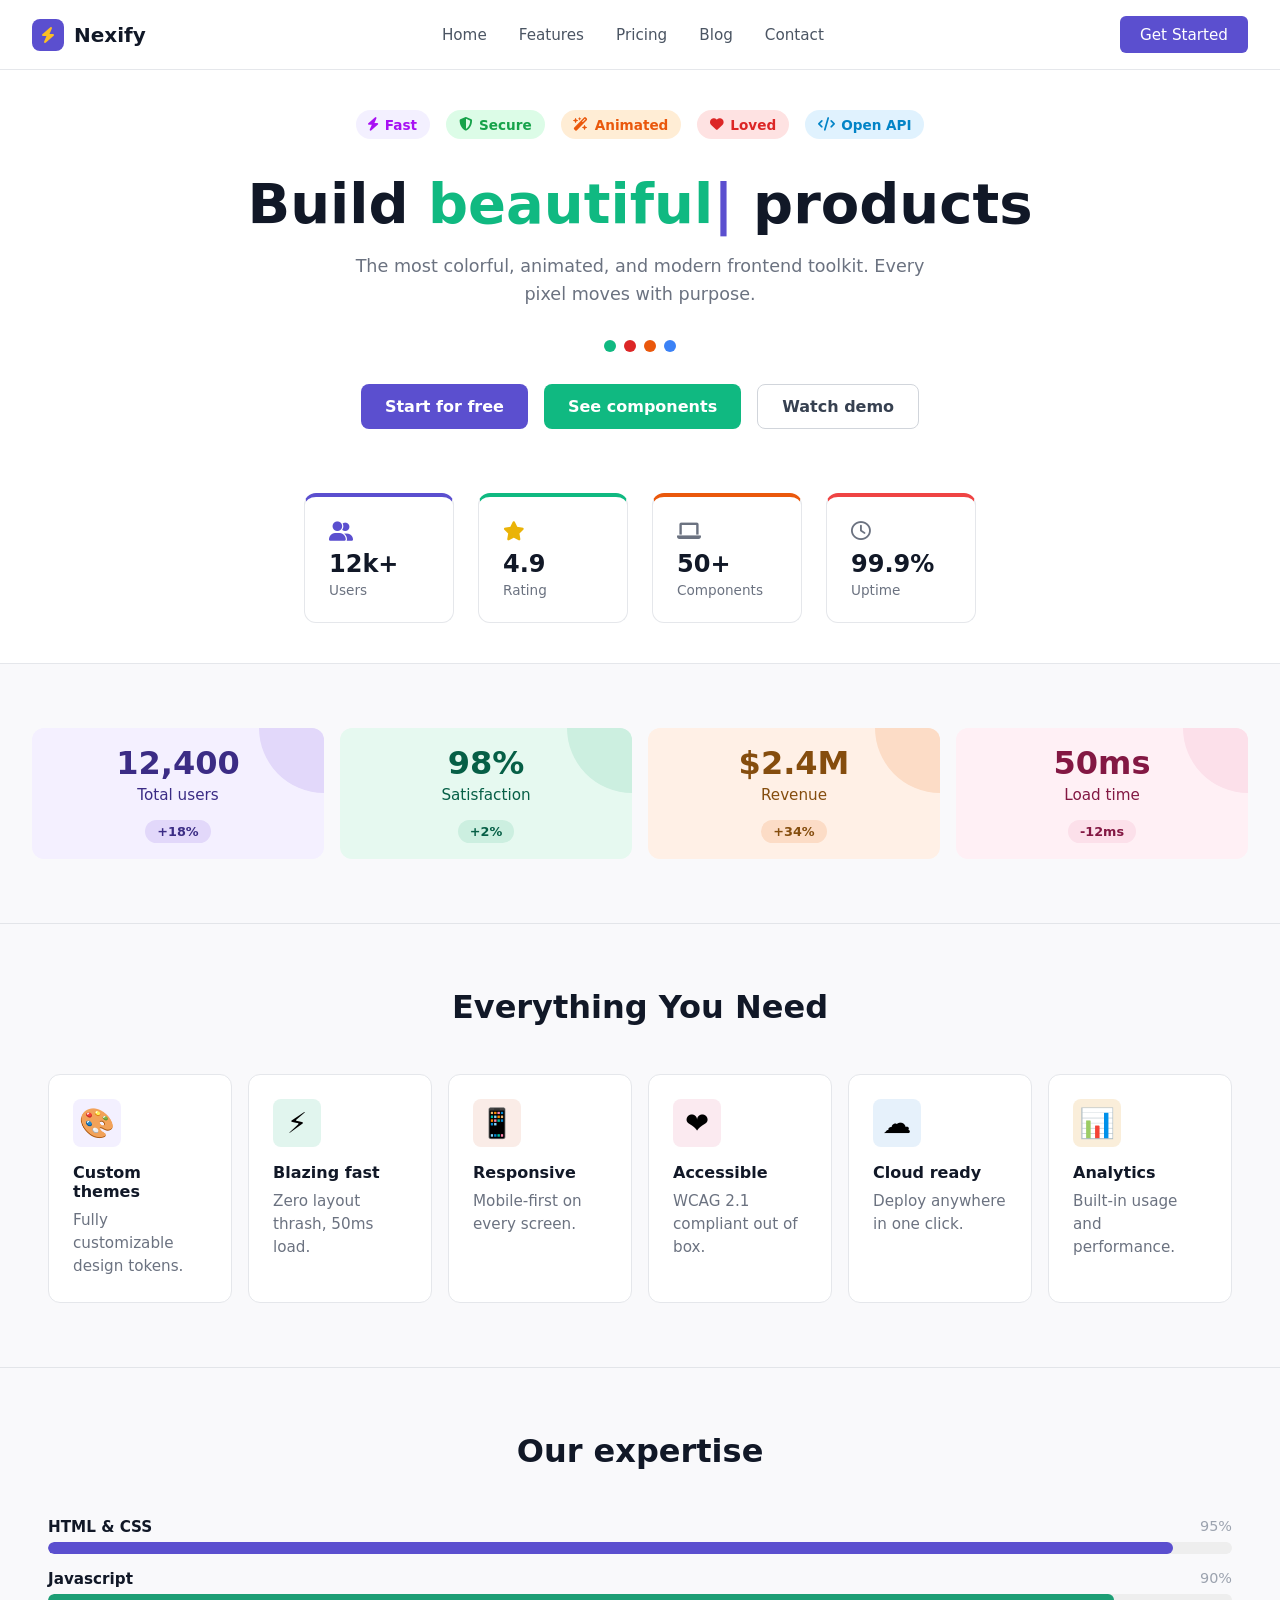
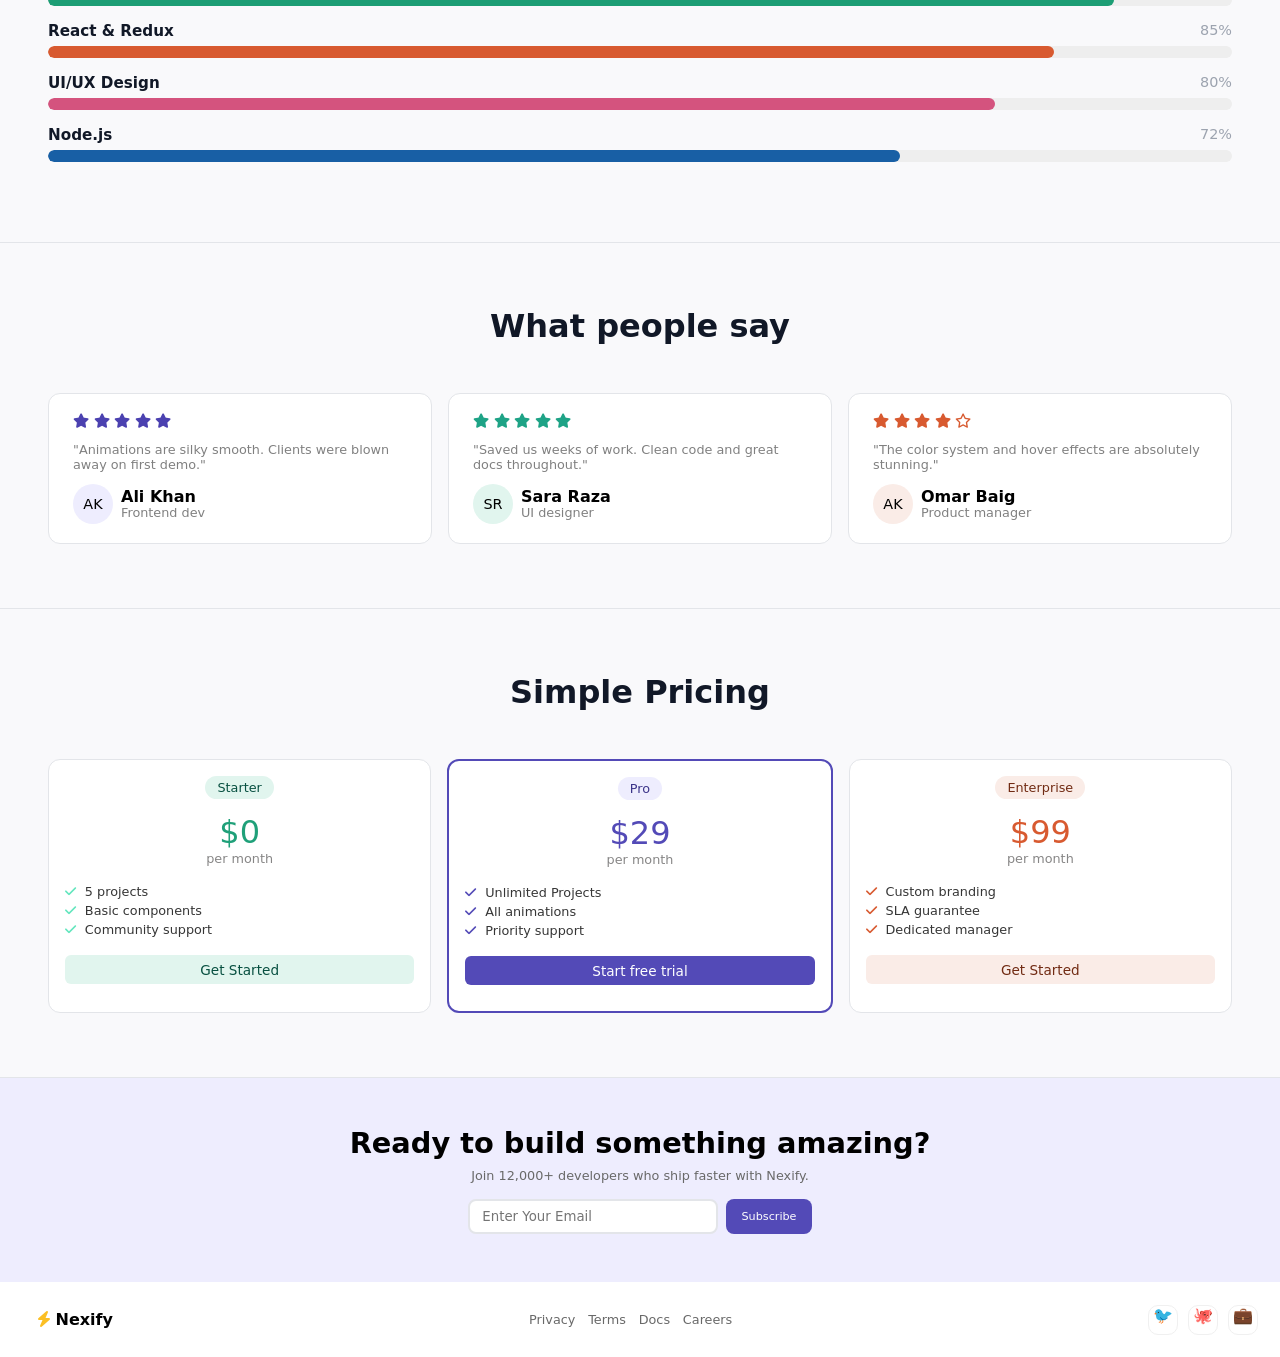
==== index.html @ 8e9ea472 "Initial commit" ====
<!DOCTYPE html>
<html lang="en">
<head>
    <meta charset="UTF-8">
    <meta name="viewport" content="width=device-width, initial-scale=1.0">
    <title>Nexify</title>
    <link rel="stylesheet" href="style.css">
    <link rel="stylesheet" href="https://cdnjs.cloudflare.com/ajax/libs/font-awesome/6.0.0/css/all.min.css">
</head>
<body>

  <header class="navbar">
    <a href="#" class="logo">
        <div class="logo-icon">
            <i class="fa-solid fa-bolt" style="color: #FBBF24;"></i>
        </div>
        <span class="nexify-word">Nexify</span>
    </a>

    <nav class="nav-links">
      <a href="#">Home</a>
      <a href="#">Features</a>
      <a href="#">Pricing</a>
      <a href="#">Blog</a>
      <a href="#">Contact</a>
    </nav>

    <div class="nav-right">
      <button class="btn-get">Get Started</button>
    </div>
  </header>

<section class="hero-section">
  
  <div class="badges-row">
    <span class="badge badge-purple"><i class="fa-solid fa-bolt"></i> Fast</span>
    <span class="badge badge-green"><i class="fa-solid fa-shield"></i> Secure</span>
    <span class="badge badge-orange"><i class="fa-solid fa-wand-magic-sparkles"></i> Animated</span>
    <span class="badge badge-red"><i class="fa-solid fa-heart"></i> Loved</span>
    <span class="badge badge-blue"><i class="fa-solid fa-code"></i> Open API</span>
  </div>

  <h1 class="hero-title">
    Build <span class="highlight">beautiful<span class="cursor">|</span></span> products
  </h1>
  <p class="hero-subtitle">
    The most colorful, animated, and modern frontend toolkit. Every pixel moves with purpose.
  </p>

  <div class="dots-row">
    <span class="dot dot-green"></span>
    <span class="dot dot-red"></span>
    <span class="dot dot-orange"></span>
    <span class="dot dot-blue"></span>
  </div>

  <div class="actions-row">
    <button class="btn btn-purple">Start for free</button>
    <button class="btn btn-green">See components</button>
    <button class="btn btn-outline">Watch demo</button>
  </div>

  <div class="stats-row">
    <div class="stat-card border-purple">
      <i class="fa-solid fa-user-group icon-purple"></i>
      <h3>12k+</h3>
      <p>Users</p>
    </div>
    <div class="stat-card border-green">
      <i class="fa-solid fa-star icon-yellow"></i>
      <h3>4.9</h3>
      <p>Rating</p>
    </div>
    <div class="stat-card border-orange">
      <i class="fa-solid fa-laptop icon-gray"></i>
      <h3>50+</h3>
      <p>Components</p>
    </div>
    <div class="stat-card border-red">
      <i class="fa-regular fa-clock icon-gray"></i>
      <h3>99.9%</h3>
      <p>Uptime</p>
    </div>
  </div>

</section>

<section class="metrics-section">
  
  <div class="metric-card theme-purple">
    <div class="card-shape"></div>
    <h3 class="metric-value">12,400</h3>
    <p class="metric-label">Total users</p>
    <span class="metric-badge">+18%</span>
  </div>

  <div class="metric-card theme-green">
    <div class="card-shape"></div>
    <h3 class="metric-value">98%</h3>
    <p class="metric-label">Satisfaction</p>
    <span class="metric-badge">+2%</span>
  </div>

  <div class="metric-card theme-orange">
    <div class="card-shape"></div>
    <h3 class="metric-value">$2.4M</h3>
    <p class="metric-label">Revenue</p>
    <span class="metric-badge">+34%</span>
  </div>

  <div class="metric-card theme-pink">
    <div class="card-shape"></div>
    <h3 class="metric-value">50ms</h3>
    <p class="metric-label">Load time</p>
    <span class="metric-badge">-12ms</span>
  </div>

</section>

<section class="everything">

    <h2 class="everything-heading">Everything You Need</h2>

    <div class="item-row">

        <div class="item-card">
            <span class="item item-purple">🎨</span>
            <h3 class="item-heading">Custom themes</h3>
            <p class="item-desc">Fully customizable design tokens.</p>
        </div>

        <div class="item-card">
            <span class="item item-green">⚡</span>
            <h3 class="item-heading">Blazing fast</h3>
            <p class="item-desc">Zero layout thrash, 50ms load.</p>
        </div>

        <div class="item-card">
            <span class="item item-orange">📱</span>
            <h3 class="item-heading">Responsive</h3>
            <p class="item-desc">Mobile-first on every screen.</p>
        </div>

        <div class="item-card">
            <span class="item item-red">❤️</span>
            <h3 class="item-heading">Accessible</h3>
            <p class="item-desc">WCAG 2.1 compliant out of box.</p>
        </div>

        <div class="item-card">
            <span class="item item-blue">☁️</span>
            <h3 class="item-heading">Cloud ready</h3>
            <p class="item-desc">Deploy anywhere in one click.</p>
        </div>

        <div class="item-card">
            <span class="item item-oranger">📊</span>
            <h3 class="item-heading">Analytics</h3>
            <p class="item-desc">Built-in usage and performance.</p>
        </div>

    </div>
</section> 

<section class="expertise">

    <h2 class="everything-heading">Our expertise</h2>

    <div class="language">
        <div class="lang-info">
            <h3 class="lang">HTML &amp; CSS</h3>
            <span class="percent">95%</span>
        </div>
        <div class="bar">
            <div class="bar-fill-purple"></div>
        </div>
    </div>

    <div class="language">
        <div class="lang-info">
            <h3 class="lang">Javascript</h3>
            <span class="percent">90%</span>
        </div>
        <div class="bar">
            <div class="bar-fill-green"></div>
        </div>
    </div>

    <div class="language">
        <div class="lang-info">
            <h3 class="lang">React &amp; Redux</h3>
            <span class="percent">85%</span>
        </div>
        <div class="bar">
            <div class="bar-fill-orange"></div>
        </div>
    </div>

    <div class="language">
        <div class="lang-info">
            <h3 class="lang">UI/UX Design</h3>
            <span class="percent">80%</span>
        </div>
        <div class="bar">
            <div class="bar-fill-pink"></div>
        </div>
    </div>

    <div class="language">
        <div class="lang-info">
            <h3 class="lang">Node.js</h3>
            <span class="percent">72%</span>
        </div>
        <div class="bar">
            <div class="bar-fill-blue"></div>
        </div>
    </div>

</section>

<section class="review">


    <h2 class="everything-heading">What people say</h2>

    <div class="review-row">
        <div class="review-box">

            <div class="blue-star">
            <i class="fa-etch fa-solid fa-star"></i>
            <i class="fa-etch fa-solid fa-star"></i>
            <i class="fa-etch fa-solid fa-star"></i>
            <i class="fa-etch fa-solid fa-star"></i>
            <i class="fa-etch fa-solid fa-star"></i>
            </div>

            <p>"Animations are silky smooth. Clients were blown away on first demo."</p>

            <div class="author">

                    <h3 class="blue-pfp">AK</h3>
                    <div class="auth-details">
                        <span class="name">Ali Khan</span>
                        <span class="designation">Frontend dev</span>
                    </div>
            </div>

        </div>

        <div class="review-box">

            <div class="green-star">
            <i class="fa-etch fa-solid fa-star"></i>
            <i class="fa-etch fa-solid fa-star"></i>
            <i class="fa-etch fa-solid fa-star"></i>
            <i class="fa-etch fa-solid fa-star"></i>
            <i class="fa-etch fa-solid fa-star"></i>
            </div>

            <p>"Saved us weeks of work. Clean code and great docs throughout."</p>

            <div class="author">

                    <h3 class="green-pfp">SR</h3>
                    <div class="auth-details">
                        <span class="name">Sara Raza</span>
                        <span class="designation">UI designer</span>
                    </div>
            </div>

        </div>

        <div class="review-box">

            <div class="orange-star">
            <i class="fa-solid fa-star"></i>
            <i class="fa-solid fa-star"></i>
            <i class="fa-solid fa-star"></i>
            <i class="fa-solid fa-star"></i>
            <i class="fa-regular fa-star"></i>
            </div>

            <p>"The color system and hover effects are absolutely stunning."</p>

            <div class="author">

                    <h3 class="orange-pfp">AK</h3>
                    <div class="auth-details">
                        <span class="name">Omar Baig</span>
                        <span class="designation">Product manager</span>
                    </div>
            </div>

        </div>
    </div>

</section>

<section class="pricing">

    <h2 class="everything-heading">Simple Pricing</h2>
    
    <div class="price-row">

        <div class="price-box">

            <div class="prices">
                <div class="plan starter">Starter</div>
                <div class="price-starter">$0</div>
                <div class="month">per month</div>
            </div>

            <div class="list">

                <p><i class="fa-solid fa-check" style="color: rgb(99, 230, 190);"></i> 5 projects</p>
                <p><i class="fa-solid fa-check" style="color: rgb(99, 230, 190);"></i> Basic components</p>
                <p><i class="fa-solid fa-check" style="color: rgb(99, 230, 190);"></i> Community support</p>
                
            </div>

            <button class="buy starter starterbtn">
                Get Started
            </button>


        </div>

        <div class="price-box proborder">

                <div class="prices">
                    <div class="plan pro">Pro</div>
                    <div class="price-pro">$29</div>
                    <div class="month">per month</div>
                </div>

            <div class="list">

                <p><i class="fa-solid fa-check" style="color: #534ab7;"></i> Unlimited Projects</p>
                <p><i class="fa-solid fa-check" style="color: #534ab7;"></i> All animations</p>
                <p><i class="fa-solid fa-check" style="color: #534ab7;"></i> Priority support</p>
                
            </div>

            <button class="buy probtn">
                Start free trial
            </button>


        </div>

        <div class="price-box">

            <div class="prices">
                <div class="plan enterprise">Enterprise</div>
                <div class="price-enterprise">$99</div>
                <div class="month">per month</div>
            </div>

            <div class="list">

                <p><i class="fa-solid fa-check" style="color: #d85a30;"></i> Custom branding</p>
                <p><i class="fa-solid fa-check" style="color: #d85a30;"></i> SLA guarantee</p>
                <p><i class="fa-solid fa-check" style="color: #d85a30;"></i> Dedicated manager</p>
                
            </div>

            <button class="buy enterprise enterprisebtn">
                Get Started
            </button>


        </div>



    </div>

</section>

<section class="subscribe">

    <h3 class="subh3">
        Ready to build something amazing?
    </h3>
    <p class="subp">Join 12,000+ developers who ship faster with Nexify.</p>

    <div class="sub">
        <input type="email" placeholder="Enter Your Email" class="email-input">
        <button class="subbtn">Subscribe</button>

    </div>



</section>


<footer>

    <div class="footer-logo">
        <i class="fa-solid fa-bolt" style="color: #FBBF24;"></i>
        <span class="nexify">Nexify</span>
    </div>

    <nav class="nav-footer">
      <a href="#">Privacy</a>
      <a href="#">Terms</a>
      <a href="#">Docs</a>
      <a href="#">Careers</a>
    </nav>

    <div class="footer-icons">

        <div class="footer-item"><a href>🐦</a></div>
        <div class="footer-item"><a href>🐙</a></div>
        <div class="footer-item"><a href>💼</a></div>
        </div>
    
</footer>


</body>
</html>
---- style.css ----
/* Basic page reset */
* {
  margin: 0;
  padding: 0;
  box-sizing: border-box;
  font-family: system-ui, -apple-system, sans-serif;
}

.navbar {
  display: flex;
  align-items: center;
  justify-content: space-between; 
  padding: 1rem 2rem;
  background-color: #ffffff;
  border-bottom: 1px solid #e5e7eb; 
}

.logo {
  display: flex;
  align-items: center;
  gap: 10px;
  text-decoration: none;
}

.logo-icon {
  background-color: #5b4fcf; 
  width: 32px;
  height: 32px;
  border-radius: 8px; 
  display: flex;
  align-items: center;
  justify-content: center;
}

.nexify-word {
  font-weight: 700;
  font-size: 1.25rem;
  color: #111827;
}

.nav-links {
  display: flex;
  gap: 2rem; 
}

.nav-links a {
  text-decoration: none;
  color: #4b5563;
  font-size: 0.95rem;
  font-weight: 500;
  transition: color 0.2s ease;
}

.nav-links a:hover {
  color: #111827;
}

.btn-get {
  background-color: #5b4fcf;
  color: #ffffff;
  border: none; 
  padding: 0.6rem 1.25rem;
  border-radius: 6px;
  font-weight: 500;
  font-size: 0.95rem;
  cursor: pointer;
  transition: background-color 0.2s ease;
}

.btn-get:hover {
  background-color: #4b41b0;
}

.hero-section{
    display:flex;
    flex-direction: column;
    align-items: center;
    text-align: center;
    padding: 40px 20px;
    margin:0 auto;
    border-bottom: 1px solid #e5e7eb;
}

.badges-row {
  display: flex;
  gap: 1rem;
  margin-bottom: 2rem;
  flex-wrap: wrap;
  justify-content: center;
}

.badge {
  padding: 0.4rem 0.8rem;
  border-radius: 99px;
  font-size: 0.85rem;
  font-weight: 600;
  display: flex;
  align-items: center;
  gap: 0.4rem;
}

.badge-purple { 
    background: #f3f0ff; 
    color: #a811f3; 
}

.badge-green { 
    background: #dcfce7; 
    color: #16a34a; 
}
.badge-orange { 
    background: #ffedd5; 
    color: #ea580c; 
}
.badge-red { 
    background: #fee2e2; 
    color: #dc2626; 
}
.badge-blue { 
    background: #e0f2fe; 
    color: #0284c7; 
}

.hero-title {
  font-size: 3.5rem;
  font-weight: 650;
  color: #111827;
  margin-bottom: 1rem;
}

.highlight {
  color: #10b981; 
}

.cursor {
  color: #5b4fcf;
}

.hero-subtitle {
  font-size: 1.1rem;
  color: #6b7280;
  max-width: 600px;
  line-height: 1.6;
  margin-bottom: 2rem;
}

.dots-row {
  display: flex;
  gap: 0.5rem;
  margin-bottom: 2rem;
}

.dot {
  width: 12px;
  height: 12px;
  border-radius: 50%;
}

.dot-green { background: #10b981; } 
.dot-red { background: #dc2626; }
.dot-orange { background: #ea580c; }
.dot-blue { background: #3b82f6; }

.actions-row {
  display: flex;
  gap: 1rem;
  margin-bottom: 4rem;
}

.btn {
  padding: 0.75rem 1.5rem;
  border-radius: 8px;
  font-weight: 600;
  font-size: 1rem;
  cursor: pointer;
  border: none;
  transition: all 0.2s ease;
}

.btn-purple { background: #5b4fcf; color: white; }
.btn-purple:hover { background: #4b41b0; }

.btn-green { background: #10b981; color: white; }
.btn-green:hover { background: #059669; }

.btn-outline { 
  background: white; 
  color: #374151; 
  border: 1px solid #d1d5db; 
}
.btn-outline:hover { background: #f3f4f6; }

.stats-row {
  display: flex;
  gap: 1.5rem;
  width: 100%;
  justify-content: center;
}

.stat-card {
  background: white;
  padding: 1.5rem;
  border-radius: 12px;
  border: 1px solid #e5e7eb;
  width: 150px;
  text-align: left;
}

.border-purple { border-top: 4px solid #5b4fcf; }
.border-green { border-top: 4px solid #10b981; }
.border-orange { border-top: 4px solid #ea580c; }
.border-red { border-top: 4px solid #ef4444; }

.stat-card h3 {
  font-size: 1.5rem;
  font-weight: 700;
  color: #111827;
  margin: 0.5rem 0 0.25rem 0;
}

.stat-card p {
  font-size: 0.85rem;
  color: #6b7280;
}

.icon-purple { color: #5b4fcf; font-size: 1.2rem; }
.icon-yellow { color: #eab308; font-size: 1.2rem; }
.icon-gray { color: #6b7280; font-size: 1.2rem; }

.metrics-section {
  display: flex;
  gap: 1rem;
  padding: 4rem 2rem;
  margin: 0 auto;
  justify-content: center;
  flex-wrap: wrap;
  border-bottom: 1px solid #e3e5e9;
  background-color: #f9f9fb;
}


.metric-card {
  position: relative; 
  overflow: hidden;    
  flex: 1;           
  padding: 1rem 6rem;
  border-radius: 12px;
  display: flex;
  flex-direction: column;
  align-items: center;
  text-align: center;
}

.card-shape {
  position: absolute;
  top: 0;
  right: 0;
  width: 65px;
  height: 65px;
  border-bottom-left-radius: 100%; 
}

.metric-value {
  font-size: 2rem;
  font-weight: 700;
  margin-bottom: 0.25rem;
}

.metric-label {
  font-size: 0.95rem;
  font-weight: 500;
  margin-bottom: 1rem;
  z-index: 1;
}

.metric-badge {
  padding: 0.25rem 0.75rem;
  border-radius: 99px;
  font-size: 0.8rem;
  font-weight: 700;
}

.theme-purple { background-color: #f4f0ff; color: #3b2c85; }
.theme-purple .card-shape { background-color: #e2d8fa; }
.theme-purple .metric-badge { background-color: #e2d8fa; color: #3b2c85; }

.theme-green { background-color: #e6f9f0; color: #065f46; }
.theme-green .card-shape { background-color: #ccefe0; }
.theme-green .metric-badge { background-color: #ccefe0; color: #065f46; }

.theme-orange { background-color: #fff0e6; color: #854d0e; }
.theme-orange .card-shape { background-color: #fcdcc6; }
.theme-orange .metric-badge { background-color: #fcdcc6; color: #854d0e; }

.theme-pink { background-color: #fff0f5; color: #831843; }
.theme-pink .card-shape { background-color: #fce0ea; }
.theme-pink .metric-badge { background-color: #fce0ea; color: #831843; }

.everything{
    padding:4rem 3rem;
    flex: 1;
    justify-content: center;
    align-items: center;
    text-align: center;
    flex-direction: column;
    background-color: #f9f9fb;
    border-bottom: 1px solid #e3e5e9;
}

.everything-heading{
    text-align: center;
  font-size: 2rem;
  font-weight: 700;
  color: #111827;
  margin-bottom: 3rem;

}

.item-row{
    display: flex;
    gap:1rem;
}

.item-card{
    background: white;
    padding: 1.5rem;
    border-radius: 12px;
    border: 1px solid #e5e7eb;
    width: 100%;
    text-align: left;
}

.item{
  width: 48px;
  height: 48px;
  border-radius: 8px;
  display: flex;
  align-items: center;
  justify-content: center;
  font-size: 1.8rem;
  margin-bottom: 1rem;
}

.item-purple{
    background-color: #f3f0ff; 
}

.item-green{
    background-color: #e1f5ee; 
}

.item-orange{
    background-color: #faece7;
}

.item-red{
    background-color: #fbeaf0;
}

.item-blue{
    background-color: #e6f1fb;
}

.item-oranger{
    background-color: #faeeda;
}

.item-card h3{
  font-size: 1rem;
  font-weight: 700;
  color: #111827;
  margin-bottom: 0.5rem;
}

.item-card p{
    font-size: 0.95rem;
  color: #6b7280;
  line-height: 1.5;
}

.expertise{
    padding:4rem 3rem;
    justify-content: center;
    background-color: #f9f9fb;
    border-bottom: 1px solid #e3e5e9;
}

.lang-info{
    display: flex;
    justify-content: space-between;
    margin-bottom: 6px;
}

.language{
    margin-bottom: 1rem;
}

.percent{
  color: #9ca3af; 
  font-size: 0.9rem;
  font-weight: 500;
}

.lang{
  font-weight: 700;
  font-size: 0.95rem;
  color: #111827;
}

.bar{
    width: 100%;
    height:12px;
    background-color: #eeeeee;
    border-radius: 99px;
    overflow: hidden;
}

.bar-fill-purple{
    height: 100%;
    border-radius: 99px;
    width:95%;
    background-color: #5b4fcf;
}

.bar-fill-green{
    height: 100%;
    border-radius: 99px;
    width:90%;
    background-color: #1d9e75;
}

.bar-fill-orange{
    height: 100%;
    border-radius: 99px;
    width:85%;
    background-color: #d85a30;
}

.bar-fill-pink{
    height: 100%;
    border-radius: 99px;
    width:80%;
    background-color: #d4537e;
}

.bar-fill-blue{
    height: 100%;
    border-radius: 99px;
    width:72%;
    background-color: #185fa5;
}

.review{
    padding:4rem 3rem;
    justify-content: center;
    background-color: #f9f9fb;
    border-bottom: 1px solid #e3e5e9;
    
}

.review-row{
    display:flex;
    align-items: center;
    gap:1rem;

}

.review-box{
    background-color: white;
    padding: 1.2rem 1.5rem;
    border-radius: 12px;
    border: 1px solid #e3e5e9;
        flex:1;
}

.blue-star{
    font-size: 0.9rem;
    color:#4b41b0;
    margin-bottom: 0.8rem;
}

.green-star{
    font-size: 0.9rem;
    color:#1ea386;
    margin-bottom: 0.8rem;
}

.orange-star{
    font-size: 0.9rem;
    color:#d85a30;
    margin-bottom: 0.8rem;
}

.review-box p{
    font-size: 0.8rem;
    color: gray;
    margin-bottom: 12px;
}

.author{
    display: flex;
    align-items: center;
}

.author h3{
    display: flex;
    align-items: center;
    justify-content: center;
    margin-right: 0.5rem;
    font-weight: 500;
    font-size: 0.9rem;
    padding:0rem 1rem;
    border-radius: 50%;
    height: 40px;
    width: 40px;
    overflow: hidden;
}

.blue-pfp{
    background-color: #eeedfe;
}

.green-pfp{
    background-color: #e1f5ee;
}

.orange-pfp{
    background-color: #faece7;
}

.auth-details {
    display: flex;
    flex-direction: column;
}

.name{
    font-weight: 600;
    margin-bottom: -0.1rem;
}

.designation{
    font-size: 0.8rem;
    color: gray;
}


.pricing{
    padding:4rem 3rem;
    justify-content: center;
    background-color: #f9f9fb;
    border-bottom: 1px solid #e3e5e9;
}

.price-row{
    display: flex;
    gap:1rem;
    justify-content: center;
    width:100%
}

.price-box{
    padding:1rem;
    background-color: white;
    border-radius: 12px;
    border:1px solid #e3e5e9;
    flex:1;
    align-items: center;
    text-align: center;
    justify-content: center;
}


.prices{
    margin-bottom: 1rem;
}

.plan{
    padding:0.25rem 0.75rem;
    overflow: hidden;
    justify-content: center;
    align-items: center;
    border-radius: 99px;
    display: inline-block;
    font-weight: 500;
    margin-bottom: 10px;
    font-size: 0.8rem;
}


.price-starter{
    font-size: 2rem;
    font-weight: 500;
    color: #1fa079;
}

.price-pro{
    font-size: 2rem;
    font-weight: 500;
    color: #534ab7;
}

.price-enterprise{
    font-size: 2rem;
    font-weight: 500;
    color: #d85a30;
}

.month{
    font-size:0.8rem;
    color:#878686;
}

.list{
    font-size:0.8rem;
    color:#363636;
    font-weight: 400;
    margin-bottom: 1rem;

    display:flex;
    flex-direction: column;
    align-items: flex-start;
    line-height: 1.2rem;
    
}

.list p i {
    margin-right: 0.3rem;
}

.buy{
    padding:0.4rem 0rem;
    width: 100%;
    border-radius: 6px;
    border:#e1f5ee;
    font-weight: 500;
    font-size: 0.85rem;
    margin-bottom: 10px;
    cursor: pointer;
}

.starter{
    background-color: #e1f5ee;
    color:#085041;
}

.starterbtn:hover{
    background-color: #10b981;
}

.enterprise{
    background-color: #faece7;
    color:#712b13;
}

.enterprisebtn:hover{
    background-color: #d85a30;
}

.pro{
    background-color: #eeedfe;
    color:#3c3489;
}

.probtn{
    background-color: #534ab7;
    color: white;
}

.proborder{
    border: 2px solid #534ab7;
}

.subscribe{
    padding:3rem;
    width:100%;
    justify-content: center;
    align-items: center;
    text-align: center;
    background-color: #eeedfe;
}

.subh3{
    font-size: 1.8rem;
    margin-bottom: 0.5rem;
    font-weight: 700;
}

.subp{
    font-size: 0.8rem;
    color: dimgray;
    font-weight: 450;
    margin-bottom: 1rem;
}

.email-input{
    width:250px;
    padding: 0.5rem 0.8rem;
    border-radius: 8px;
    border: 2px solid #e3e5e9;
}

.sub{
    display:flex;
    justify-content: center;
    gap:0.5rem;
}

.email-input:focus{
    border-color: #c0c4cc;
    outline:none;
}

.subbtn{
    padding: 0.6rem 1rem;
    border-radius: 8px;
    border: #534ab7;
    background-color: #534ab7;
    text-align: center;
    font-size: 0.7rem;
    font-weight: 500;
    color:white;
    cursor: pointer;
}

footer{
    margin-left: 1rem;
    padding:1.4rem;
    display: flex;
    justify-content: space-between; 
    align-items: center;
}

.nexify{
    font-weight: 700;
    font-size: 10;
}

.nav-footer{
    display:flex;
    align-items: center;
    gap:0.8rem;
}

.nav-footer:hover{
    color: #111827;
}

.nav-footer a{
    text-decoration: none;
    font-size: 0.8rem;
    font-weight: 450;
    color:dimgray;
}
.footer-icons{
    display:flex;
    gap:0.6rem;
}
.footer-icons a{
    text-decoration: none;
}

.footer-item{
    overflow: hidden;
    height:30px;
    width:30px;
    align-items: center;
    text-align: center;

    border: 1.2px solid #f0f0f0;
    border-radius: 10px;
}
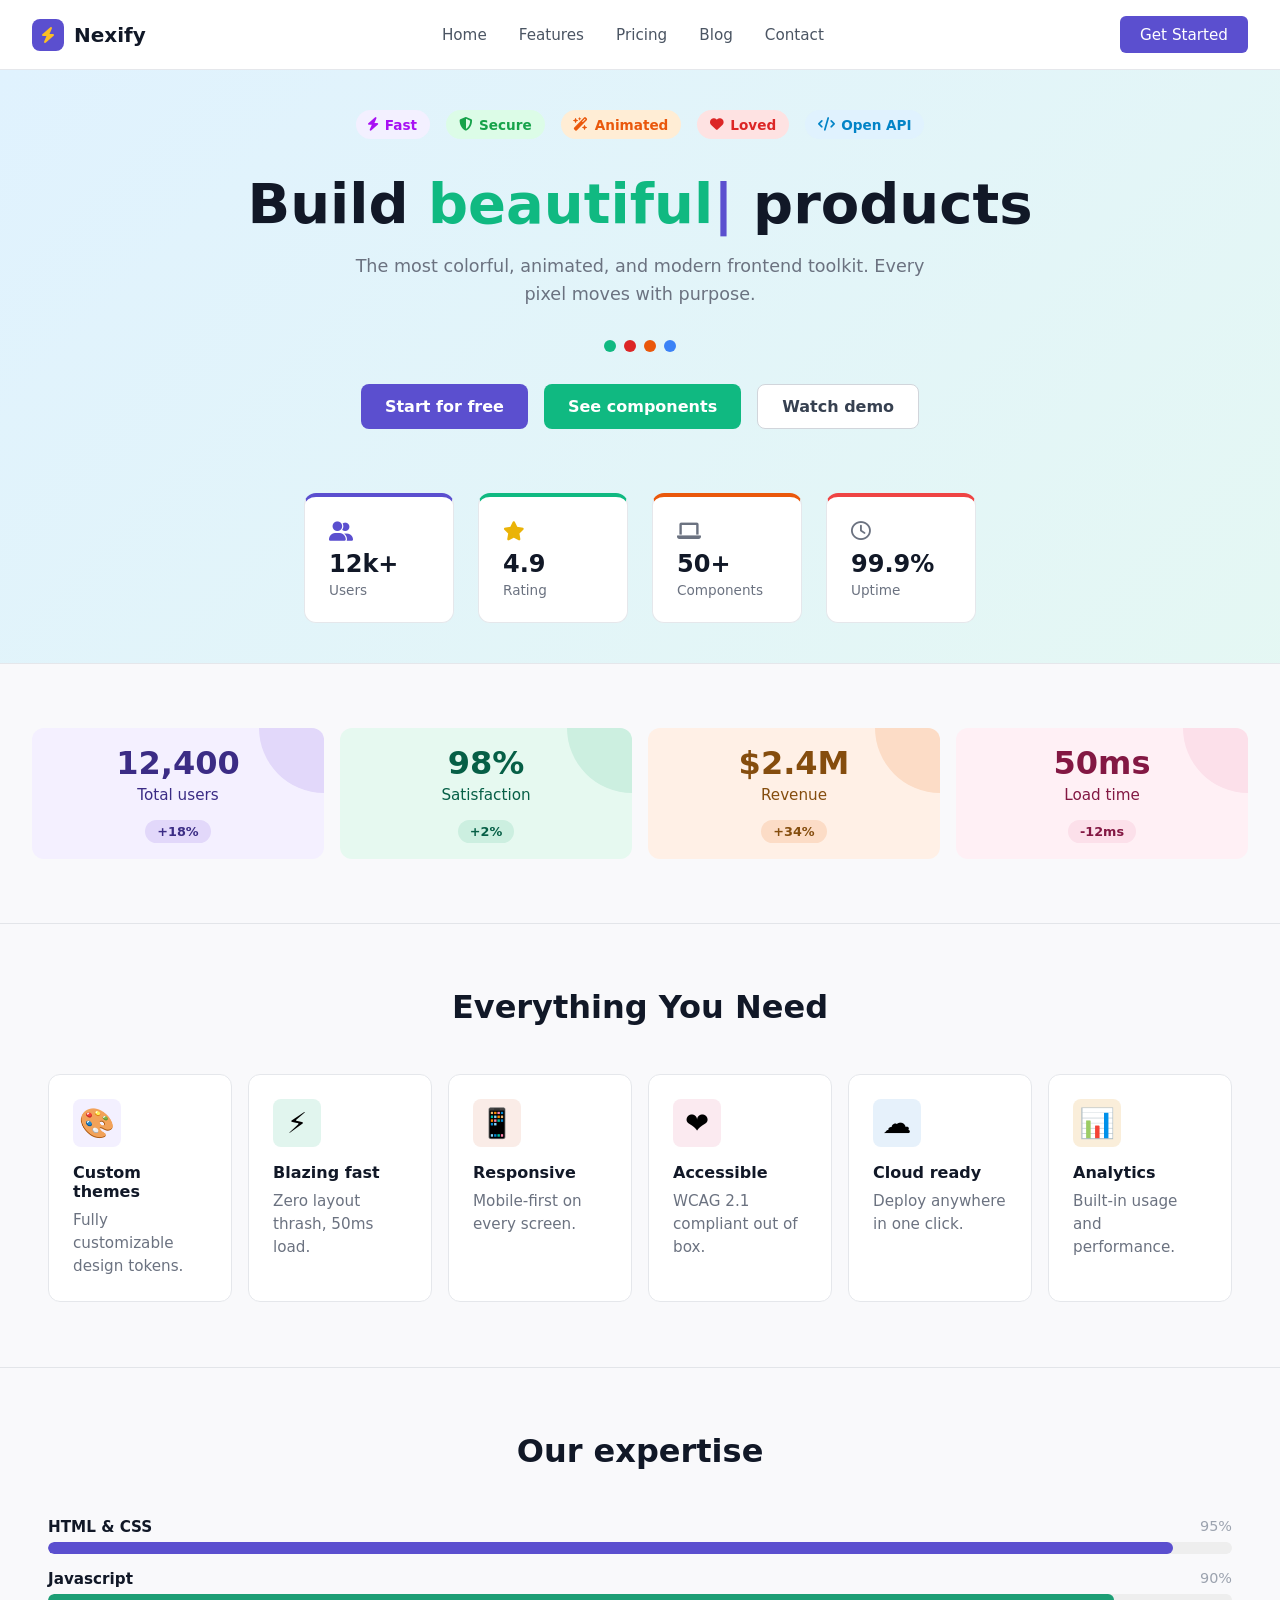
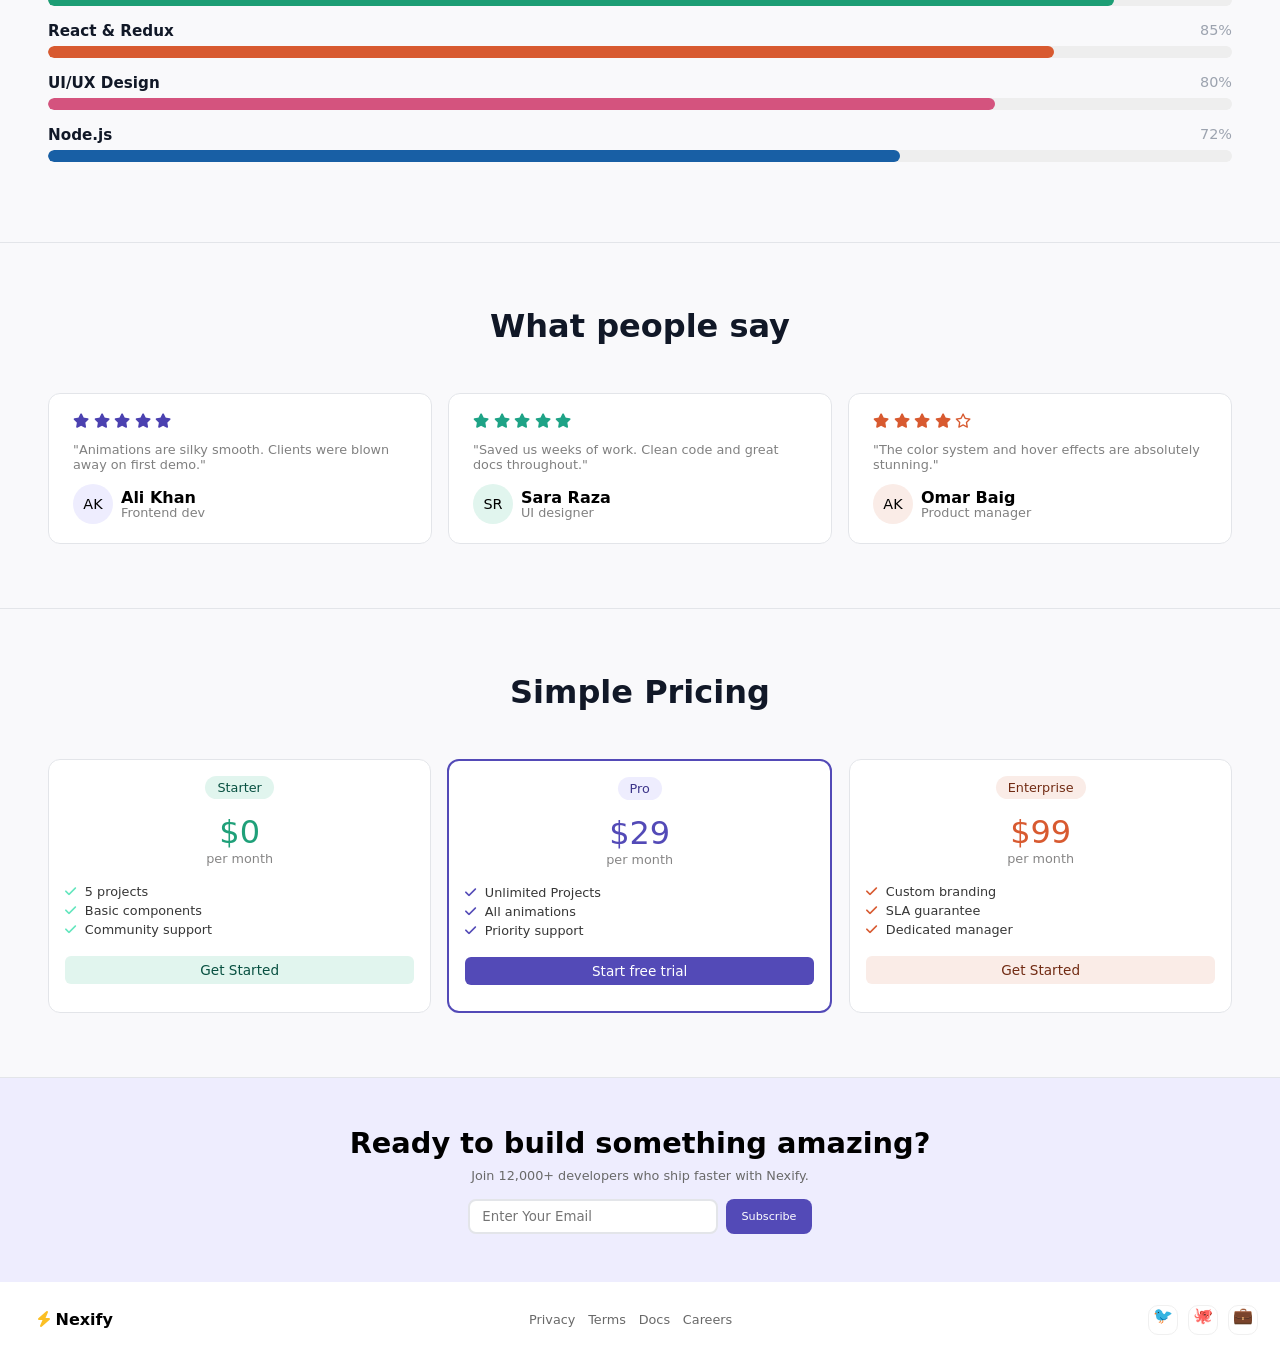
==== commit 5a84e47a: "Update" ====
--- a/index.html
+++ b/index.html
@@ -302,7 +302,7 @@
     
     <div class="price-row">
 
-        <div class="price-box">
+        <div class="price-box starter-box">
 
             <div class="prices">
                 <div class="plan starter">Starter</div>
@@ -348,7 +348,7 @@
 
         </div>
 
-        <div class="price-box">
+        <div class="price-box enterprise-box">
 
             <div class="prices">
                 <div class="plan enterprise">Enterprise</div>
--- a/style.css
+++ b/style.css
@@ -79,7 +79,32 @@
     padding: 40px 20px;
     margin:0 auto;
     border-bottom: 1px solid #e5e7eb;
-}
+    background: linear-gradient(-45deg, #ffffff, #f3f0ff, #e6f9f0, #e0f2fe);
+    background-size: 400% 400%;
+    animation: gradientShift 15s ease infinite;
+}
+
+@keyframes gradientShift {
+    0% { background-position: 0% 50%; }
+    50% { background-position: 100% 50%; }
+    100% { background-position: 0% 50%; }
+}
+
+.dot {
+    animation: float 3s ease-in-out infinite;
+}
+
+.dot-green { animation-delay: 0s; }
+.dot-red { animation-delay: 0.2s; }
+.dot-orange { animation-delay: 0.4s; }
+.dot-blue { animation-delay: 0.6s; }
+
+@keyframes float {
+    0% { transform: translateY(0px); }
+    50% { transform: translateY(-8px); }
+    100% { transform: translateY(0px); }
+}
+
 
 .badges-row {
   display: flex;
@@ -134,6 +159,13 @@
 
 .cursor {
   color: #5b4fcf;
+  display: inline-block;
+  animation: blink 1s step-start infinite;
+}
+
+@keyframes blink {
+    0%, 100% { opacity: 1; }
+    50% { opacity: 0; }
 }
 
 .hero-subtitle {
@@ -190,6 +222,18 @@
 }
 .btn-outline:hover { background: #f3f4f6; }
 
+.stat-card, .metric-card, .item-card, .review-box, .price-box {
+    transition: transform 0.3s cubic-bezier(0.25, 0.8, 0.25, 1), box-shadow 0.3s ease;
+    will-change: transform; 
+}
+
+.stat-card:hover, .metric-card:hover, .item-card:hover, .review-box:hover, .price-box:hover {
+    transform: translateY(-8px);
+    box-shadow: 0 12px 24px rgba(0, 0, 0, 0.08);
+}
+
+
+
 .stats-row {
   display: flex;
   gap: 1.5rem;
@@ -569,6 +613,13 @@
     justify-content: center;
 }
 
+.starter-box:hover {
+    border: 2px solid #085041;
+}
+
+.enterprise-box:hover {
+    border: 2px solid #712b13;
+}
 
 .prices{
     margin-bottom: 1rem;
@@ -769,3 +820,36 @@
     border: 1.2px solid #f0f0f0;
     border-radius: 10px;
 }
+
+.btn, .btn-get, .subbtn, .buy {
+    transition: all 0.3s cubic-bezier(0.25, 0.8, 0.25, 1);
+}
+
+.btn:hover, .btn-get:hover, .subbtn:hover {
+    transform: translateY(-2px) scale(1.02);
+    box-shadow: 0 6px 15px rgba(0, 0, 0, 0.1);
+}
+
+.btn:active, .btn-get:active, .subbtn:active, .buy:active {
+    transform: translateY(1px) scale(0.98);
+    box-shadow: 0 2px 5px rgba(0, 0, 0, 0.1);
+}
+
+.nav-links a {
+    position: relative;
+}
+
+.nav-links a::after {
+    content: '';
+    position: absolute;
+    width: 0;
+    height: 2px;
+    bottom: -4px;
+    left: 0;
+    background-color: #5b4fcf;
+    transition: width 0.3s ease;
+}
+
+.nav-links a:hover::after {
+    width: 100%;
+}
